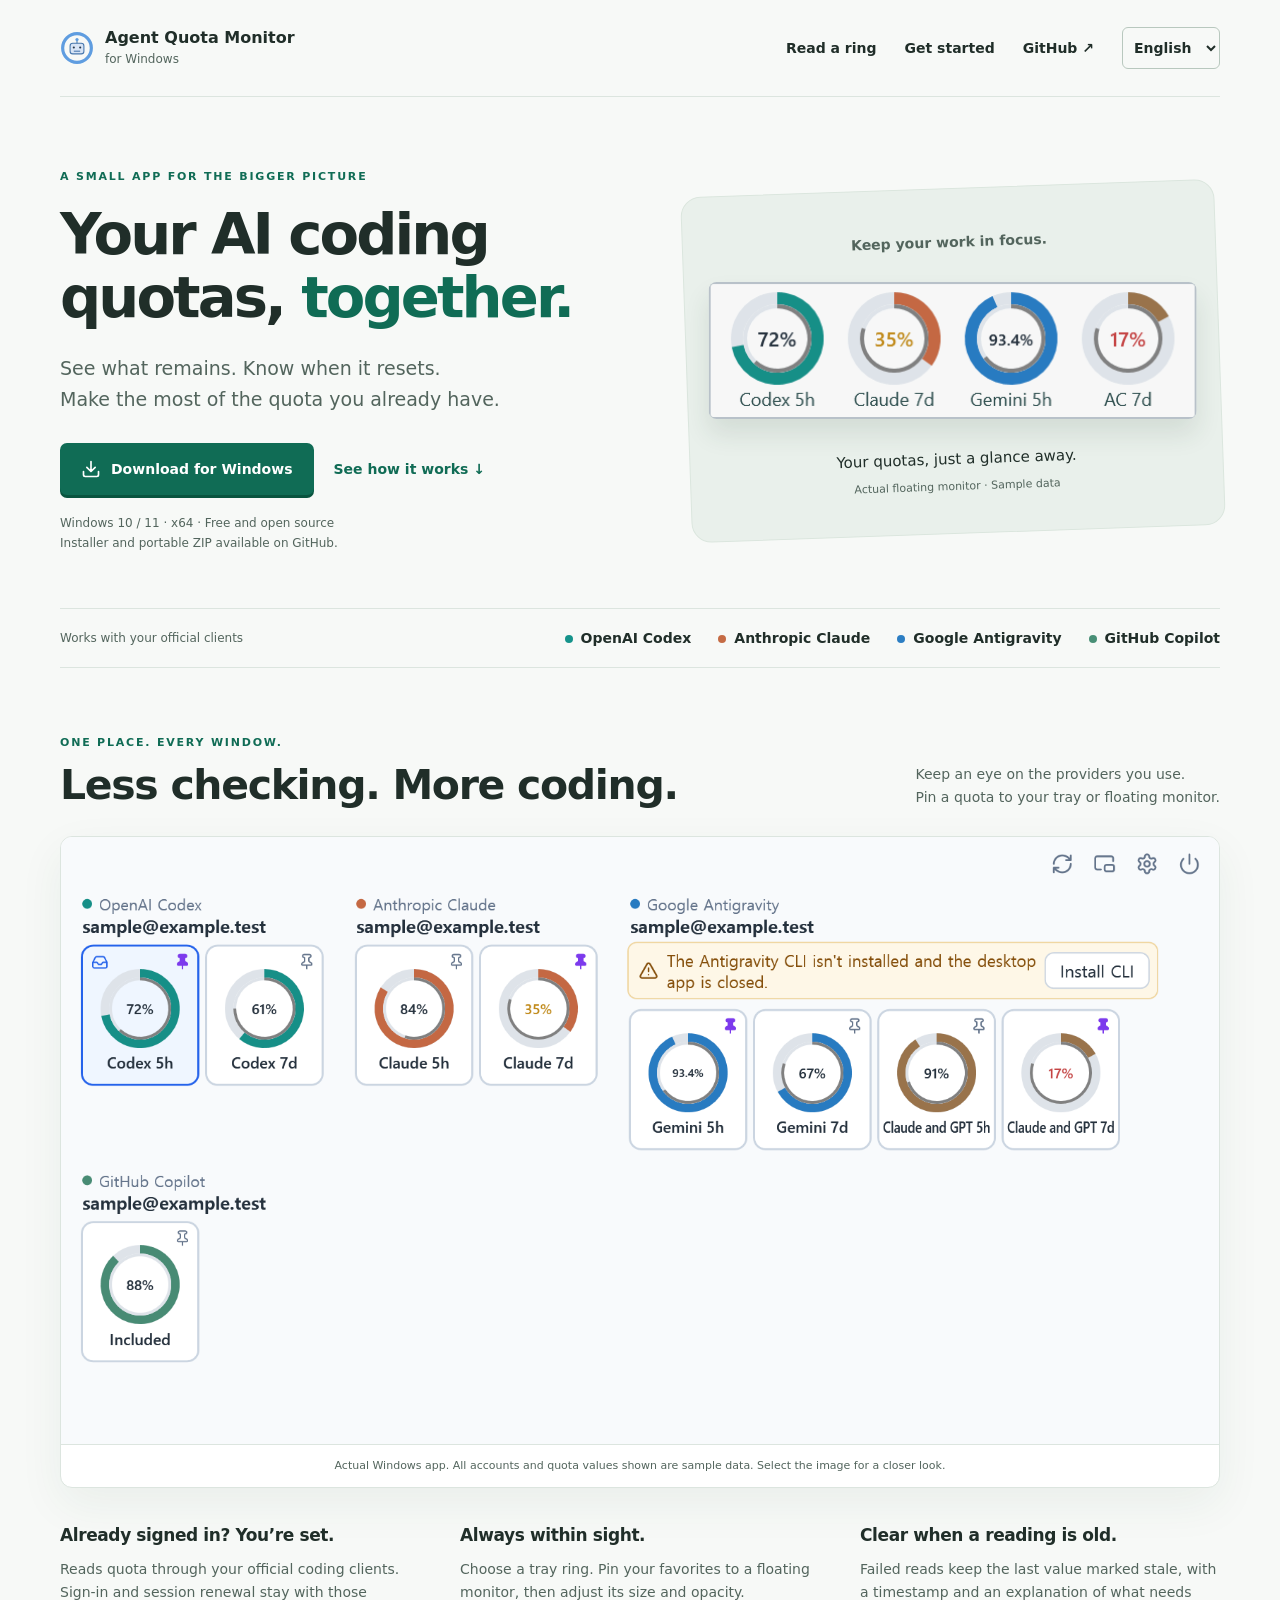
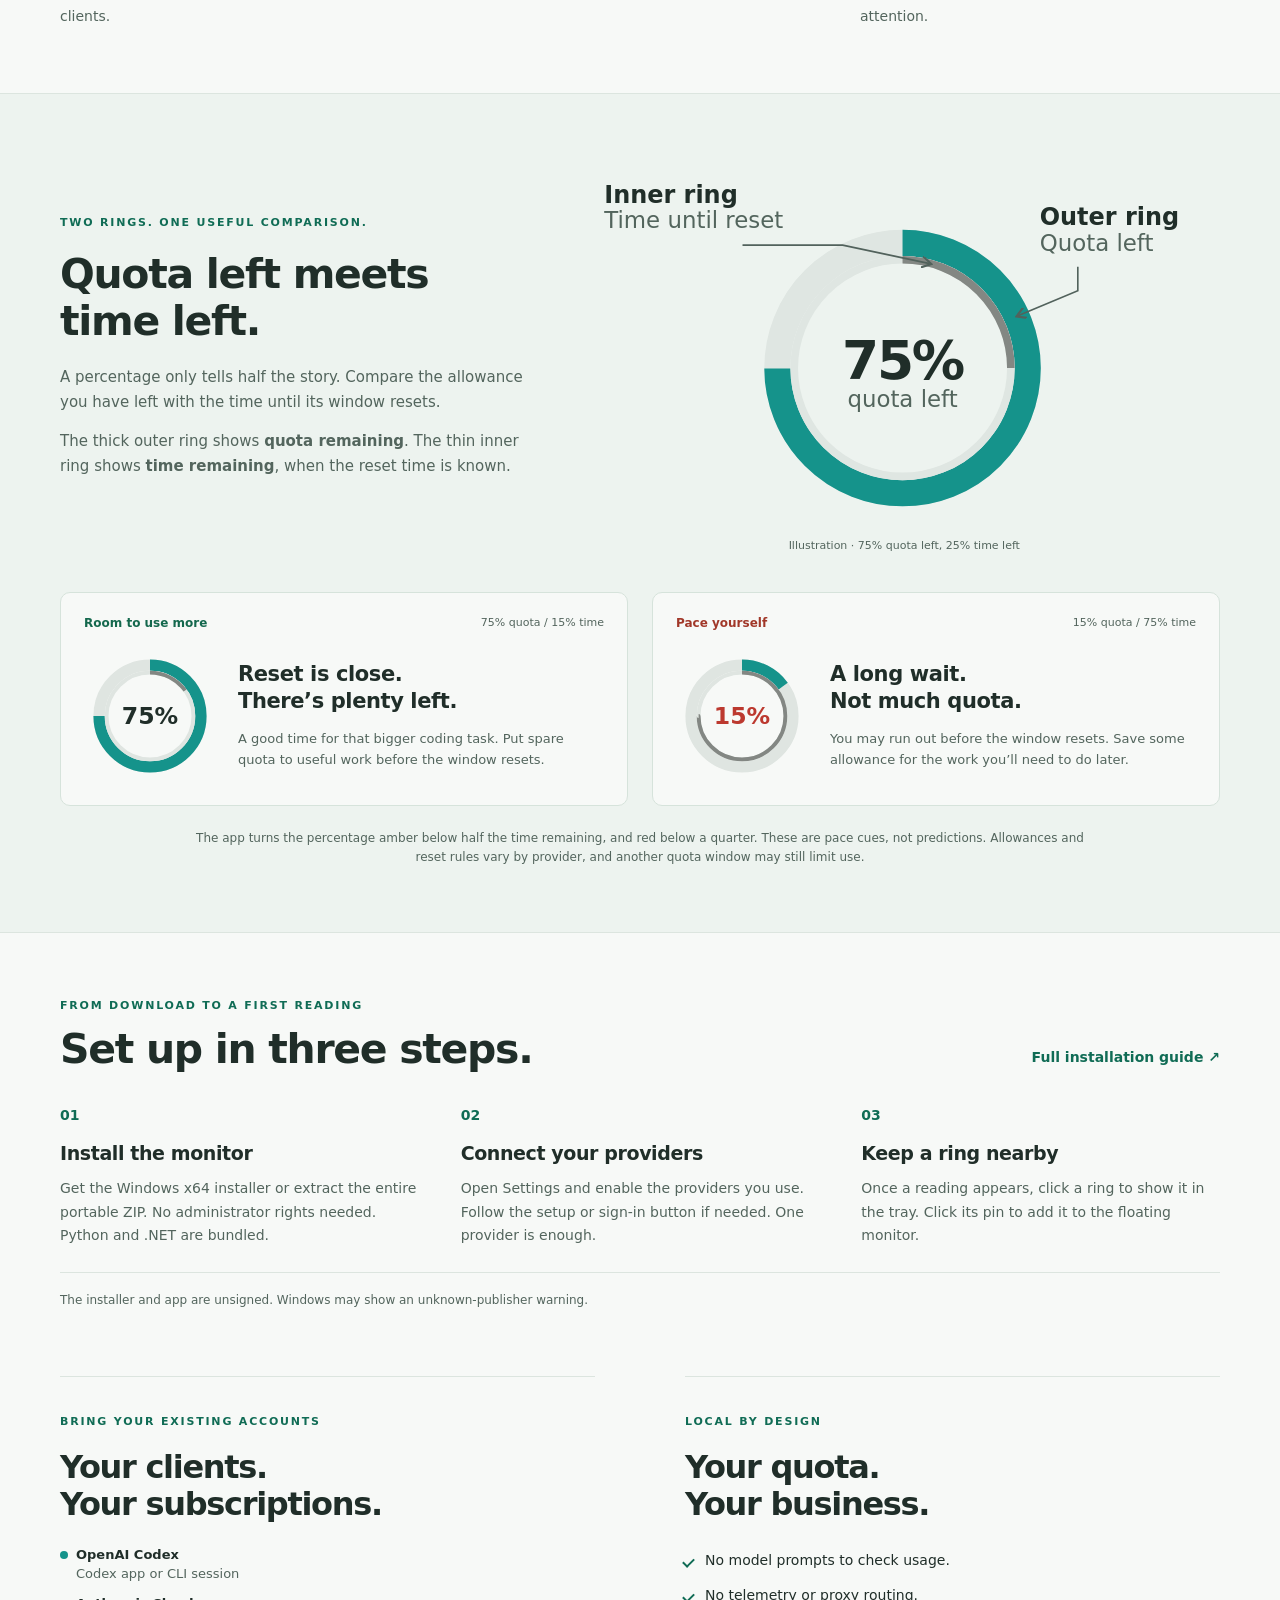
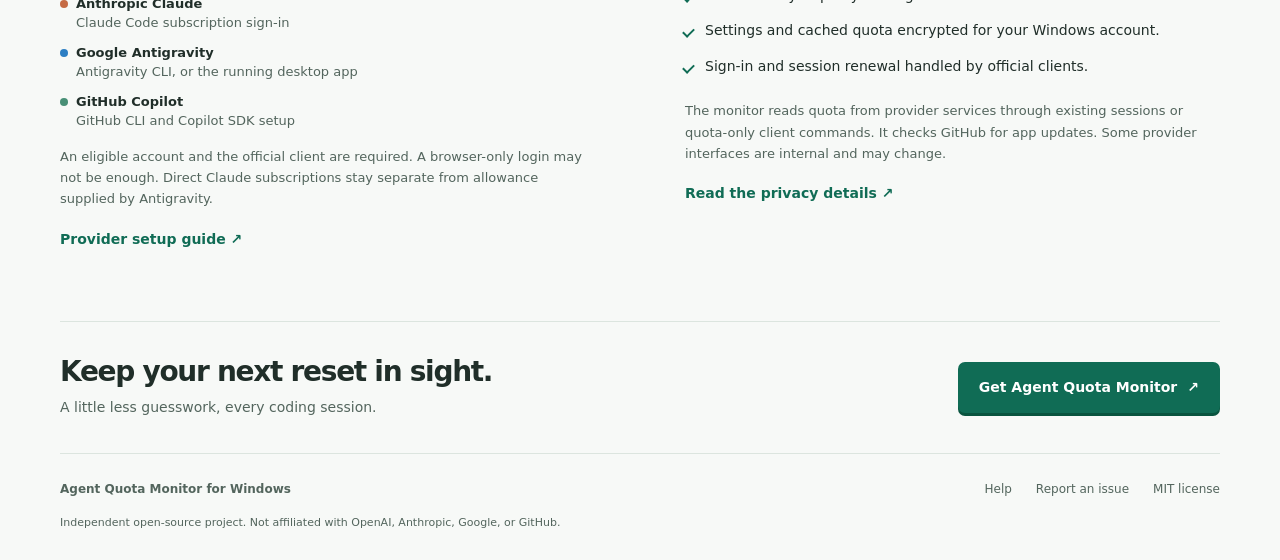
==== site/index.html @ a4a814a1 "Add multilingual quota monitor landing page" ====
<!doctype html>
<html lang="en">
<head>
  <meta charset="utf-8">
  <meta name="viewport" content="width=device-width, initial-scale=1">
  <meta name="theme-color" content="#f7f9f7">
  <title>Agent Quota Monitor for Windows | Keep your AI coding quotas in view</title>
  <meta name="description" content="See Codex, Claude, Antigravity, and Copilot quotas in one Windows tray app. Compare quota left with time until reset, and keep a floating monitor beside your work.">
  <link rel="canonical" href="https://ahn-lab.org/agent-quota-monitor-windows/">
  <meta property="og:type" content="website">
  <meta property="og:title" content="Agent Quota Monitor for Windows">
  <meta property="og:description" content="Your AI coding quotas, together. Know what remains, when it resets, and whether your usage is ahead of pace.">
  <meta property="og:url" content="https://ahn-lab.org/agent-quota-monitor-windows/">
  <link rel="icon" type="image/svg+xml" href="favicon.svg">
  <link rel="stylesheet" href="style.css">
  <script type="module" src="language.js"></script>
</head>
<body>
  <!-- The Lucide download icon is ISC licensed. See NOTICE.txt. -->
  <a class="skip-link" href="#main">Skip to content</a>
  <header class="site-header wrap">
    <a class="brand" href="#" aria-label="Agent Quota Monitor home"><img src="favicon.svg" width="34" height="34" alt=""><span>Agent Quota Monitor<span class="brand-platform">for Windows</span></span></a>
    <nav aria-label="Main navigation"><a href="#read-a-ring">Read a ring</a><a href="#setup">Get started</a><a href="https://github.com/mahlernim/agent-quota-monitor-windows">GitHub <span aria-hidden="true">↗</span></a><label class="language-control" hidden><span class="visually-hidden">Language</span><select id="language" aria-label="Language"><option value="en" lang="en">English</option><option value="ko" lang="ko">한국어</option><option value="ja" lang="ja">日本語</option><option value="es" lang="es">Español</option></select></label></nav>
  </header>
  <main id="main">
    <section class="hero wrap" aria-labelledby="headline">
      <div class="hero-copy">
        <p class="eyebrow">A small app for the bigger picture</p>
        <h1 id="headline">Your AI coding<br>quotas, <em>together.</em></h1>
        <p class="intro">See what remains. Know when it resets.<br>Make the most of the quota you already have.</p>
        <div class="actions"><a class="button primary" href="https://github.com/mahlernim/agent-quota-monitor-windows/releases/latest"><svg viewBox="0 0 24 24" width="20" height="20" fill="none" stroke="currentColor" stroke-width="2" stroke-linecap="round" stroke-linejoin="round" aria-hidden="true"><path d="M21 15v4a2 2 0 0 1-2 2H5a2 2 0 0 1-2-2v-4M7 10l5 5 5-5M12 15V3"/></svg>Download for Windows</a><a class="text-link" href="#read-a-ring">See how it works <span aria-hidden="true">↓</span></a></div>
        <p class="download-note">Windows 10 / 11 · x64 · Free and open source<br>Installer and portable ZIP available on GitHub.</p>
      </div>
      <figure class="floating-preview">
        <span class="preview-kicker">Keep your work in focus.</span>
        <img src="images/floating-monitor.png" width="484" height="136" alt="Floating monitor with four pinned sample quota rings, showing 72%, 35%, 93.4%, and 17% remaining.">
        <figcaption>Your quotas, just a glance away.<br><span>Actual floating monitor · Sample data</span></figcaption>
      </figure>
    </section>
    <div class="provider-strip wrap" aria-label="Supported providers"><span>Works with your official clients</span><ul><li><i class="dot codex"></i>OpenAI Codex</li><li><i class="dot claude"></i>Anthropic Claude</li><li><i class="dot antigravity"></i>Google Antigravity</li><li><i class="dot copilot"></i>GitHub Copilot</li></ul></div>
    <section class="overview wrap" aria-labelledby="overview-title">
      <div class="section-heading"><div><p class="eyebrow">One place. Every window.</p><h2 id="overview-title">Less checking. More coding.</h2></div><p>Keep an eye on the providers you use.<br>Pin a quota to your tray or floating monitor.</p></div>
      <figure class="app-preview"><a href="images/main-window.png" aria-label="View the main window screenshot at full size"><img src="images/main-window.png" width="1640" height="860" alt="Agent Quota Monitor main window grouping quota rings by Codex, Claude, Antigravity, and Copilot, with a setup message beneath Antigravity." loading="lazy"></a><figcaption>Actual Windows app. All accounts and quota values shown are sample data. Select the image for a closer look.</figcaption></figure>
      <div class="benefits"><div><h3>Already signed in? You’re set.</h3><p>Reads quota through your official coding clients. Sign-in and session renewal stay with those clients.</p></div><div><h3>Always within sight.</h3><p>Choose a tray ring. Pin your favorites to a floating monitor, then adjust its size and opacity.</p></div><div><h3>Clear when a reading is old.</h3><p>Failed reads keep the last value marked stale, with a timestamp and an explanation of what needs attention.</p></div></div>
    </section>
    <section class="ring-section" id="read-a-ring" aria-labelledby="ring-title">
      <div class="wrap">
        <div class="ring-intro"><div><p class="eyebrow">Two rings. One useful comparison.</p><h2 id="ring-title">Quota left meets <br>time left.</h2><p>A percentage only tells half the story. Compare the allowance you have left with the time until its window resets.</p><p>The thick outer ring shows <strong>quota remaining</strong>. The thin inner ring shows <strong>time remaining</strong>, when the reset time is known.</p></div>
          <figure class="ring-closeup"><svg viewBox="0 0 580 350" role="img" aria-labelledby="ring-svg-title ring-svg-desc"><title id="ring-svg-title">Close-up of a quota ring, with two labeled arrows</title><desc id="ring-svg-desc">An arrow points to the thick teal outer ring, showing 75 percent quota remaining. A second arrow points to the thin gray inner ring, showing 25 percent of the window remaining.</desc><defs><marker id="arrow" markerWidth="7" markerHeight="7" refX="5" refY="3.5" orient="auto"><path d="M0 0 6 3.5 0 7" fill="none" stroke="#52625c" stroke-width="1.3"/></marker></defs><circle cx="288" cy="193" r="115" fill="none" stroke="#dfe6e2" stroke-width="24"/><circle cx="288" cy="193" r="115" fill="none" stroke="#15938b" stroke-width="24" pathLength="100" stroke-dasharray="75 100" transform="rotate(-90 288 193)"/><circle cx="288" cy="193" r="99.5" fill="none" stroke="#dfe6e2" stroke-width="7"/><circle cx="288" cy="193" r="99.5" fill="none" stroke="#838783" stroke-width="7" pathLength="100" stroke-dasharray="25 100" transform="rotate(-90 288 193)"/><text x="288" y="203" text-anchor="middle" class="svg-value">75%</text><text x="288" y="229" text-anchor="middle" class="svg-caption">quota left</text><text x="14" y="41" class="svg-label">Inner ring</text><text x="14" y="64" class="svg-caption">Time until reset</text><path d="M141 80H233L313 97" fill="none" stroke="#52625c" stroke-width="1.5" marker-end="url(#arrow)"/><text x="414" y="62" class="svg-label">Outer ring</text><text x="414" y="85" class="svg-caption">Quota left</text><path d="M449 100V122L394 145" fill="none" stroke="#52625c" stroke-width="1.5" marker-end="url(#arrow)"/></svg><figcaption>Illustration · 75% quota left, 25% time left</figcaption></figure>
        </div>
        <div class="scenarios">
          <article class="scenario spare"><div class="scenario-top"><span class="scenario-label">Room to use more</span><span class="ratio">75% quota / 15% time</span></div><div class="scenario-body"><svg viewBox="0 0 140 140" role="img" aria-label="75 percent quota and 15 percent time remaining"><circle cx="70" cy="70" r="54" class="ring-track" stroke-width="12"/><circle cx="70" cy="70" r="54" fill="none" stroke="#15938b" stroke-width="12" pathLength="100" stroke-dasharray="75 100" transform="rotate(-90 70 70)"/><circle cx="70" cy="70" r="46" class="ring-track" stroke-width="4"/><circle cx="70" cy="70" r="46" fill="none" stroke="#838783" stroke-width="4" pathLength="100" stroke-dasharray="15 100" transform="rotate(-90 70 70)"/><text x="70" y="78" text-anchor="middle" class="small-value">75%</text></svg><div><h3>Reset is close.<br>There’s plenty left.</h3><p>A good time for that bigger coding task. Put spare quota to useful work before the window resets.</p></div></div></article>
          <article class="scenario caution"><div class="scenario-top"><span class="scenario-label">Pace yourself</span><span class="ratio">15% quota / 75% time</span></div><div class="scenario-body"><svg viewBox="0 0 140 140" role="img" aria-label="15 percent quota and 75 percent time remaining, with a red pace warning"><circle cx="70" cy="70" r="54" class="ring-track" stroke-width="12"/><circle cx="70" cy="70" r="54" fill="none" stroke="#15938b" stroke-width="12" pathLength="100" stroke-dasharray="15 100" transform="rotate(-90 70 70)"/><circle cx="70" cy="70" r="46" class="ring-track" stroke-width="4"/><circle cx="70" cy="70" r="46" fill="none" stroke="#838783" stroke-width="4" pathLength="100" stroke-dasharray="75 100" transform="rotate(-90 70 70)"/><text x="70" y="78" text-anchor="middle" class="small-value warning">15%</text></svg><div><h3>A long wait.<br>Not much quota.</h3><p>You may run out before the window resets. Save some allowance for the work you’ll need to do later.</p></div></div></article>
        </div>
        <p class="ring-footnote">The app turns the percentage amber below half the time remaining, and red below a quarter. These are pace cues, not predictions. Allowances and reset rules vary by provider, and another quota window may still limit use.</p>
      </div>
    </section>
    <section class="setup wrap" id="setup" aria-labelledby="setup-title"><div class="section-heading"><div><p class="eyebrow">From download to a first reading</p><h2 id="setup-title">Set up in three steps.</h2></div><a class="text-link" href="https://github.com/mahlernim/agent-quota-monitor-windows#install">Full installation guide <span aria-hidden="true">↗</span></a></div><ol class="steps"><li><span class="step-number">01</span><h3>Install the monitor</h3><p>Get the Windows x64 installer or extract the entire portable ZIP. No administrator rights needed. Python and .NET are bundled.</p></li><li><span class="step-number">02</span><h3>Connect your providers</h3><p>Open Settings and enable the providers you use. Follow the setup or sign-in button if needed. One provider is enough.</p></li><li><span class="step-number">03</span><h3>Keep a ring nearby</h3><p>Once a reading appears, click a ring to show it in the tray. Click its pin to add it to the floating monitor.</p></li></ol><p class="install-note">The installer and app are unsigned. Windows may show an unknown-publisher warning.</p></section>
    <section class="details wrap" aria-label="Provider requirements and privacy"><div><p class="eyebrow">Bring your existing accounts</p><h2>Your clients. <br>Your subscriptions.</h2><dl class="requirements"><div><dt><i class="dot codex"></i>OpenAI Codex</dt><dd>Codex app or CLI session</dd></div><div><dt><i class="dot claude"></i>Anthropic Claude</dt><dd>Claude Code subscription sign-in</dd></div><div><dt><i class="dot antigravity"></i>Google Antigravity</dt><dd>Antigravity CLI, or the running desktop app</dd></div><div><dt><i class="dot copilot"></i>GitHub Copilot</dt><dd>GitHub CLI and Copilot SDK setup</dd></div></dl><p class="small">An eligible account and the official client are required. A browser-only login may not be enough. Direct Claude subscriptions stay separate from allowance supplied by Antigravity.</p><a class="text-link" href="https://github.com/mahlernim/agent-quota-monitor-windows#connect-your-providers">Provider setup guide <span aria-hidden="true">↗</span></a></div><div class="privacy"><p class="eyebrow">Local by design</p><h2>Your quota. <br>Your business.</h2><ul><li>No model prompts to check usage.</li><li>No telemetry or proxy routing.</li><li>Settings and cached quota encrypted for your Windows account.</li><li>Sign-in and session renewal handled by official clients.</li></ul><p>The monitor reads quota from provider services through existing sessions or quota-only client commands. It checks GitHub for app updates. Some provider interfaces are internal and may change.</p><a class="text-link" href="https://github.com/mahlernim/agent-quota-monitor-windows#privacy">Read the privacy details <span aria-hidden="true">↗</span></a></div></section>
    <section class="final-cta wrap" aria-labelledby="cta-title"><div><h2 id="cta-title">Keep your next reset in sight.</h2><p>A little less guesswork, every coding session.</p></div><a class="button primary" href="https://github.com/mahlernim/agent-quota-monitor-windows/releases/latest">Get Agent Quota Monitor <span aria-hidden="true">↗</span></a></section>
  </main>
  <footer class="wrap"><span>Agent Quota Monitor for Windows</span><div><a href="https://github.com/mahlernim/agent-quota-monitor-windows#troubleshooting">Help</a><a href="https://github.com/mahlernim/agent-quota-monitor-windows/issues">Report an issue</a><a href="https://github.com/mahlernim/agent-quota-monitor-windows/blob/main/LICENSE">MIT license</a></div><p>Independent open-source project. Not affiliated with OpenAI, Anthropic, Google, or GitHub.</p></footer>
</body>
</html>
---- site/style.css ----
:root {
  color-scheme:light;
  --ink:#202e29;
  --muted:#53655d;
  --green:#106c55;
  --line:#dce5df;
  --paper:#f7f9f7;
  --teal:#15938b;
  font-family:Inter,"Segoe UI",system-ui,sans-serif;
  color:var(--ink);
  background:var(--paper);
  font-synthesis:none
}
* {
  box-sizing:border-box
}
html {
  scroll-behavior:smooth;
  scroll-padding-top:28px
}
body {
  margin:0
}
a {
  color:inherit;
  text-decoration:none
}
a:hover {
  text-decoration:underline;
  text-underline-offset:5px
}
a:focus-visible {
  outline:3px solid #246fbd;
  outline-offset:5px;
  border-radius:3px
}
img {
  display:block;
  max-width:100%;
  height:auto
}
figure {
  margin:0
}
p {
  line-height:1.65
}
h1,h2,h3,p {
  margin-top:0
}
h1,h2,h3 {
  font-weight:650
}
h2 {
  font-size:clamp(30px,3.2vw,42px);
  line-height:1.15;
  letter-spacing:-1.3px;
  margin-bottom:20px
}
h3 {
  font-size:20px;
  letter-spacing:-.4px;
  line-height:1.3;
  margin-bottom:12px
}
.wrap {
  width:min(1160px,calc(100% - 64px));
  margin-inline:auto
}
.skip-link {
  position:absolute;
  left:20px;
  top:-80px;
  z-index:10;
  background:white;
  padding:12px
}
.skip-link:focus {
  top:10px
}
.site-header {
  display:flex;
  align-items:center;
  justify-content:space-between;
  gap:24px;
  padding-block:27px;
  border-bottom:1px solid var(--line)
}
.brand {
  display:flex;
  align-items:center;
  gap:11px;
  font-size:16px;
  font-weight:650;
  line-height:1.3
}
.brand-platform {
  display:block;
  font-size:12px;
  font-weight:400;
  color:var(--muted);
  margin-top:3px
}
nav {
  display:flex;
  gap:28px;
  font-size:14px;
  font-weight:550
}
nav a {
  padding-block:12px
}
.hero {
  display:grid;
  grid-template-columns:1.1fr 1fr;
  gap:38px;
  align-items:center;
  padding-block:72px 54px
}
.eyebrow {
  text-transform:uppercase;
  letter-spacing:1.8px;
  font-size:11px;
  font-weight:750;
  color:var(--green);
  margin-bottom:20px;
  line-height:1.4
}
h1 {
  font-size:clamp(43px,4.5vw,62px);
  letter-spacing:-2.9px;
  line-height:1.08;
  margin-bottom:24px
}
h1 em {
  font-style:normal;
  color:var(--green)
}
.intro {
  font-size:19px;
  color:var(--muted);
  margin-bottom:28px
}
.actions {
  display:flex;
  align-items:center;
  flex-wrap:wrap;
  gap:20px
}
.button {
  display:inline-flex;
  align-items:center;
  justify-content:center;
  gap:10px;
  font-size:14px;
  font-weight:650;
  padding:16px 21px;
  border-radius:7px;
  line-height:1.3;
  min-height:48px
}
.primary {
  color:white;
  background:var(--green);
  box-shadow:0 3px 0 #09543f
}
.primary:hover {
  background:#09543f;
  text-decoration:none
}
.text-link {
  font-size:14px;
  font-weight:650;
  color:var(--green);
  display:inline-block;
  padding-block:8px
}
.download-note {
  font-size:12px;
  color:var(--muted);
  margin:19px 0 0
}
.floating-preview {
  background:#e9f0eb;
  border:1px solid #dbe6de;
  border-radius:20px;
  padding:45px 22px 35px;
  text-align:center;
  transform:rotate(-2deg)
}
.preview-kicker {
  display:block;
  font-size:14px;
  font-weight:550;
  margin-bottom:32px;
  color:var(--muted)
}
.floating-preview img {
  border-radius:8px;
  box-shadow:0 15px 26px #2341311c;
  width:100%;
  transform:rotate(2deg)
}
.floating-preview figcaption {
  font-size:15px;
  margin-top:28px;
  line-height:1.7
}
.floating-preview figcaption span {
  font-size:11px;
  color:var(--muted)
}
.provider-strip {
  border-block:1px solid var(--line);
  padding-block:21px;
  display:flex;
  justify-content:space-between;
  gap:20px;
  align-items:center;
  font-size:12px;
  color:var(--muted)
}
.provider-strip ul {
  display:flex;
  gap:27px;
  list-style:none;
  padding:0;
  margin:0;
  flex-wrap:wrap
}
.provider-strip li {
  font-size:14px;
  font-weight:550;
  color:var(--ink)
}
.dot {
  display:inline-block;
  width:8px;
  height:8px;
  border-radius:50%;
  margin-right:8px;
  vertical-align:middle
}
.codex {
  background:#15938b
}
.claude {
  background:#c56b44
}
.antigravity {
  background:#2c7ec3
}
.copilot {
  background:#488f76
}
.overview {
  padding-block:67px 65px
}
.section-heading {
  display:flex;
  align-items:flex-end;
  justify-content:space-between;
  gap:30px;
  margin-bottom:26px
}
.section-heading .eyebrow {
  margin-bottom:12px
}
.section-heading h2 {
  margin-bottom:0
}
.section-heading>p {
  font-size:14px;
  color:var(--muted);
  margin-bottom:0
}
.app-preview {
  background:#fff;
  border:1px solid var(--line);
  border-radius:12px;
  overflow:hidden;
  box-shadow:0 16px 45px #244b3210
}
.app-preview img {
  width:100%
}
.app-preview figcaption {
  text-align:center;
  font-size:11px;
  color:var(--muted);
  padding:13px 15px;
  border-top:1px solid var(--line);
  line-height:1.5
}
.benefits {
  display:grid;
  grid-template-columns:repeat(3,1fr);
  gap:40px;
  margin-top:36px
}
.benefits h3 {
  font-size:17px
}
.benefits p {
  font-size:14px;
  color:var(--muted);
  margin:0
}
.ring-section {
  background:#edf3ef;
  border-block:1px solid var(--line);
  padding-block:64px
}
.ring-intro {
  display:grid;
  grid-template-columns:.9fr 1.2fr;
  align-items:center;
  gap:55px
}
.ring-intro p:not(.eyebrow) {
  font-size:15px;
  color:var(--muted)
}
.ring-closeup svg {
  display:block;
  width:100%;
  overflow:visible
}
.svg-value {
  font-size:49px;
  font-weight:650;
  fill:var(--ink);
  letter-spacing:-2px
}
.svg-caption {
  font-size:21px;
  fill:var(--muted)
}
.svg-label {
  font-size:22px;
  font-weight:650;
  fill:var(--ink)
}
.ring-closeup figcaption {
  text-align:center;
  font-size:11px;
  color:var(--muted);
  margin-top:0
}
.scenarios {
  display:grid;
  grid-template-columns:1fr 1fr;
  gap:24px;
  margin-top:40px
}
.scenario {
  background:var(--paper);
  border:1px solid #d6e3db;
  border-radius:10px;
  padding:23px
}
.scenario-top {
  display:flex;
  align-items:center;
  justify-content:space-between;
  gap:12px;
  margin-bottom:20px
}
.scenario-label {
  font-size:12px;
  font-weight:650;
  color:#14684d
}
.ratio {
  font-size:11px;
  color:var(--muted);
  white-space:nowrap
}
.caution .scenario-label {
  color:#a13829
}
.scenario-body {
  display:grid;
  grid-template-columns:132px 1fr;
  gap:22px;
  align-items:center
}
.scenario-body svg {
  width:100%
}
.scenario h3 {
  font-size:21px
}
.scenario p {
  font-size:13px;
  color:var(--muted);
  margin-bottom:0
}
.ring-track {
  stroke:#dfe5e1;
  fill:none
}
.small-value {
  font-size:25px;
  font-weight:650;
  fill:var(--ink)
}
.small-value.warning {
  fill:#bc392f
}
.ring-footnote {
  color:var(--muted);
  font-size:12px;
  max-width:890px;
  margin:23px auto 0;
  text-align:center
}
.setup {
  padding-block:65px
}
.steps {
  display:grid;
  grid-template-columns:repeat(3,1fr);
  gap:42px;
  list-style:none;
  padding:0;
  margin:34px 0 25px
}
.step-number {
  display:block;
  color:var(--green);
  font-size:14px;
  font-weight:650;
  margin-bottom:18px
}
.steps h3 {
  font-size:19px
}
.steps p {
  font-size:14px;
  color:var(--muted);
  margin-bottom:0
}
.install-note {
  font-size:12px;
  color:var(--muted);
  padding-top:18px;
  border-top:1px solid var(--line);
  margin:0
}
.details {
  display:grid;
  grid-template-columns:1fr 1fr;
  gap:90px;
  padding-block:0 66px
}
.details>div {
  border-top:1px solid var(--line);
  padding-top:37px
}
.details h2 {
  font-size:32px
}
.requirements {
  font-size:13px;
  margin:24px 0 18px
}
.requirements>div {
  margin-bottom:15px
}
.requirements dt {
  font-weight:650
}
.requirements dd {
  color:var(--muted);
  margin:4px 0 0 16px
}
.small,.privacy p:not(.eyebrow) {
  font-size:13px;
  color:var(--muted)
}
.privacy ul {
  list-style:none;
  padding:0;
  margin:26px 0 23px;
  font-size:14px
}
.privacy li {
  position:relative;
  padding-left:20px;
  line-height:1.6;
  margin-bottom:13px
}
.privacy li:before {
  content:"";
  position:absolute;
  left:0;
  top:7px;
  width:5px;
  height:9px;
  border-right:2px solid var(--green);
  border-bottom:2px solid var(--green);
  transform:rotate(45deg)
}
.final-cta {
  border-block:1px solid var(--line);
  padding-block:34px;
  display:flex;
  justify-content:space-between;
  gap:25px;
  align-items:center
}
.final-cta h2 {
  font-size:28px;
  margin-bottom:8px
}
.final-cta p {
  font-size:14px;
  color:var(--muted);
  margin:0
}
footer {
  display:flex;
  flex-wrap:wrap;
  justify-content:space-between;
  gap:18px;
  padding-block:28px;
  font-size:12px;
  color:var(--muted)
}
footer>span {
  font-weight:600
}
footer>div {
  display:flex;
  gap:24px
}
footer p {
  width:100%;
  font-size:11px;
  margin:0
}
@media(min-width:1600px) {
  .hero {
    padding-block:85px 65px
  }
}
@media(max-width:900px) {
  .wrap {
    width:calc(100% - 40px)
  }
  .hero {
    gap:22px;
    padding-block:50px 40px
  }
  h1 {
    font-size:45px
  }
  .intro {
    font-size:17px
  }
  .floating-preview {
    padding-inline:15px
  }
  .provider-strip {
    flex-direction:column;
    align-items:flex-start;
    gap:14px
  }
  .provider-strip ul {
    gap:20px
  }
  .ring-intro {
    gap:20px;
    grid-template-columns:.9fr 1.1fr
  }
  .scenario {
    padding:18px
  }
  .scenario-body {
    grid-template-columns:100px 1fr;
    gap:15px
  }
  .scenario-top {
    flex-wrap:wrap;
    gap:7px
  }
  .scenario h3 {
    font-size:19px
  }
  .details {
    gap:45px
  }
}
@media(max-width:640px) {
  .wrap {
    width:calc(100% - 36px)
  }
  .site-header {
    padding-block:18px;
    gap:15px
  }
  .brand {
    font-size:13px;
    gap:8px
  }
  .brand img {
    width:29px
  }
  .brand-platform {
    font-size:10px
  }
  nav {
    gap:13px;
    font-size:12px
  }
  nav a:first-child {
    display:none
  }
  .hero {
    grid-template-columns:1fr;
    padding-block:38px 32px;
    gap:30px
  }
  h1 {
    font-size:clamp(39px,10.6vw,60px);
    letter-spacing:-2px
  }
  .eyebrow {
    font-size:10px;
    letter-spacing:1.4px
  }
  .intro {
    font-size:17px
  }
  .actions {
    gap:16px
  }
  .button {
    padding:15px 18px;
    font-size:13px
  }
  .floating-preview {
    transform:none;
    padding:24px 18px 21px
  }
  .floating-preview img {
    transform:none;
    max-width:484px;
    margin-inline:auto
  }
  .preview-kicker {
    margin-bottom:22px
  }
  .floating-preview figcaption {
    margin-top:20px;
    font-size:13px
  }
  .provider-strip {
    padding-block:18px
  }
  .provider-strip ul {
    display:grid;
    grid-template-columns:1fr 1fr;
    gap:14px 20px;
    width:100%
  }
  .provider-strip li {
    font-size:12px
  }
  .overview {
    padding-block:40px
  }
  .section-heading {
    display:block;
    margin-bottom:23px
  }
  .section-heading>p {
    margin-top:14px;
    font-size:13px
  }
  h2 {
    font-size:31px
  }
  .app-preview {
    border-radius:7px
  }
  .app-preview figcaption {
    font-size:10px
  }
  .benefits {
    grid-template-columns:1fr;
    gap:22px;
    margin-top:27px
  }
  .benefits h3 {
    margin-bottom:7px
  }
  .benefits p {
    font-size:13px
  }
  .ring-section {
    padding-block:40px
  }
  .ring-intro {
    grid-template-columns:1fr;
    gap:20px
  }
  .ring-intro h2 br {
    display:none
  }
  .ring-closeup {
    margin-inline:-3px
  }
  .scenarios {
    grid-template-columns:1fr;
    margin-top:29px;
    gap:16px
  }
  .scenario {
    padding:19px
  }
  .scenario-top {
    flex-wrap:nowrap;
    margin-bottom:16px
  }
  .scenario-body {
    grid-template-columns:108px 1fr;
    gap:18px
  }
  .scenario h3 {
    font-size:19px
  }
  .ring-footnote {
    text-align:left;
    font-size:11px
  }
  .setup {
    padding-block:40px
  }
  .steps {
    grid-template-columns:1fr;
    gap:26px;
    margin:24px 0
  }
  .step-number {
    margin-bottom:8px
  }
  .steps h3 {
    margin-bottom:8px
  }
  .details {
    grid-template-columns:1fr;
    gap:30px;
    padding-bottom:38px
  }
  .details>div {
    padding-top:29px
  }
  .details h2 br {
    display:none
  }
  .details h2 {
    font-size:29px
  }
  .final-cta {
    display:block;
    padding-block:29px
  }
  .final-cta h2 {
    font-size:26px
  }
  .final-cta .button {
    margin-top:22px
  }
  footer {
    gap:18px;
    font-size:11px
  }
  footer>div {
    gap:19px
  }
}
@media(max-width:360px) {
  .scenario-top {
    flex-wrap:wrap
  }
  .scenario-body {
    grid-template-columns:90px 1fr;
    gap:13px
  }
  .ratio {
    font-size:10px
  }
  nav {
    gap:10px
  }
  .brand {
    font-size:12px
  }
}
@media(prefers-reduced-motion:reduce) {
  html {
    scroll-behavior:auto
  }
}
.visually-hidden {
  position:absolute;
  width:1px;
  height:1px;
  padding:0;
  margin:-1px;
  overflow:hidden;
  clip-path:inset(50%);
  white-space:nowrap;
  border:0;
}
nav {
  align-items:center;
}
.language-control select {
  font:inherit;
  color:var(--ink);
  background:var(--paper);
  border:1px solid #b8c8be;
  border-radius:6px;
  padding:10px 7px;
  min-height:42px;
  max-width:110px;
  cursor:pointer;
}
.language-control select:focus-visible {
  outline:3px solid #246fbd;
  outline-offset:3px;
}
:lang(ko), :lang(ja) {
  word-break:keep-all;
  overflow-wrap:anywhere;
}
:lang(ko) h1, :lang(ja) h1 {
  font-size:clamp(38px,4.2vw,58px);
  line-height:1.25;
  letter-spacing:-2px;
}
:lang(ko) .eyebrow, :lang(ja) .eyebrow {
  letter-spacing:.5px;
}
@media(max-width:900px) {
  nav { gap:16px; }
}
@media(max-width:640px) {
  nav { gap:10px; }
  nav a:nth-child(2) { display:none; }
  .language-control select { font-size:12px; max-width:91px; padding-inline:5px; }
  :lang(ko) h1, :lang(ja) h1 { font-size:clamp(36px,9.5vw,54px); }
}
@media(max-width:360px) {
  nav a:nth-child(3) { display:none; }
}
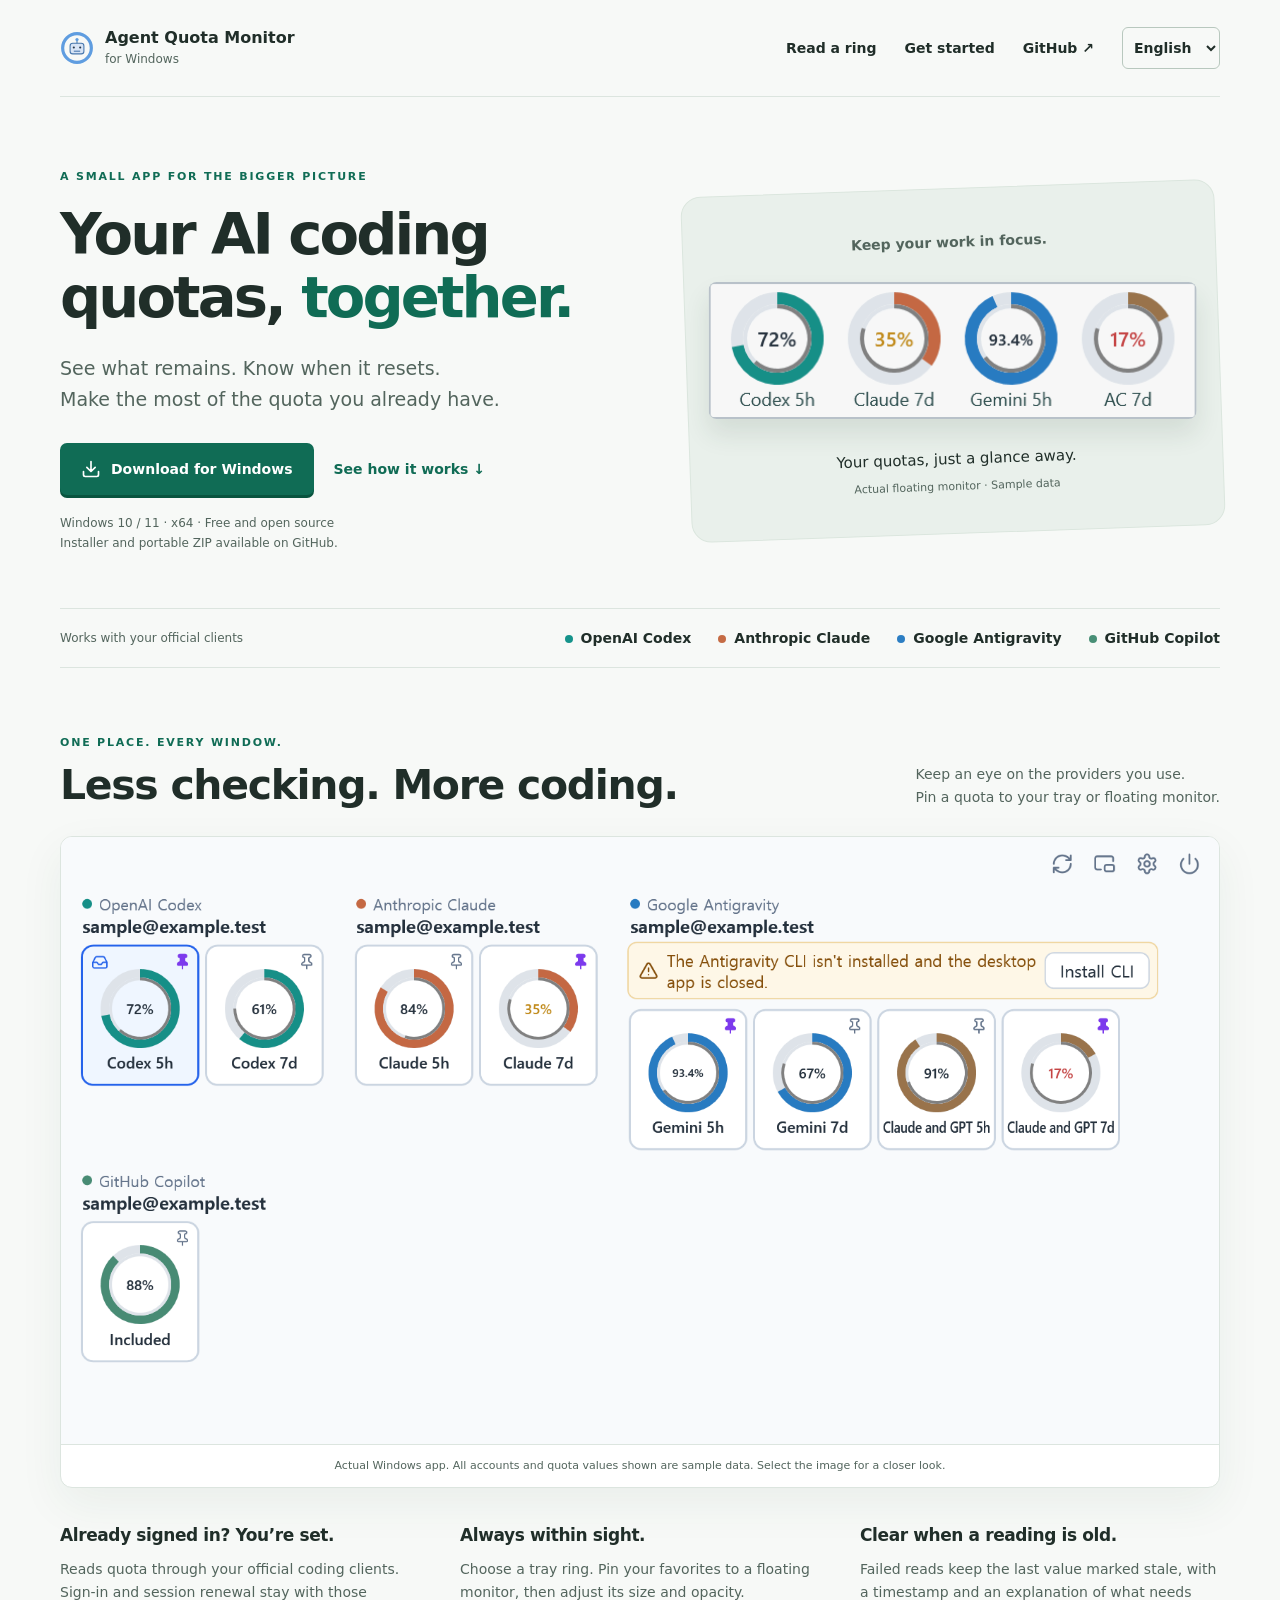
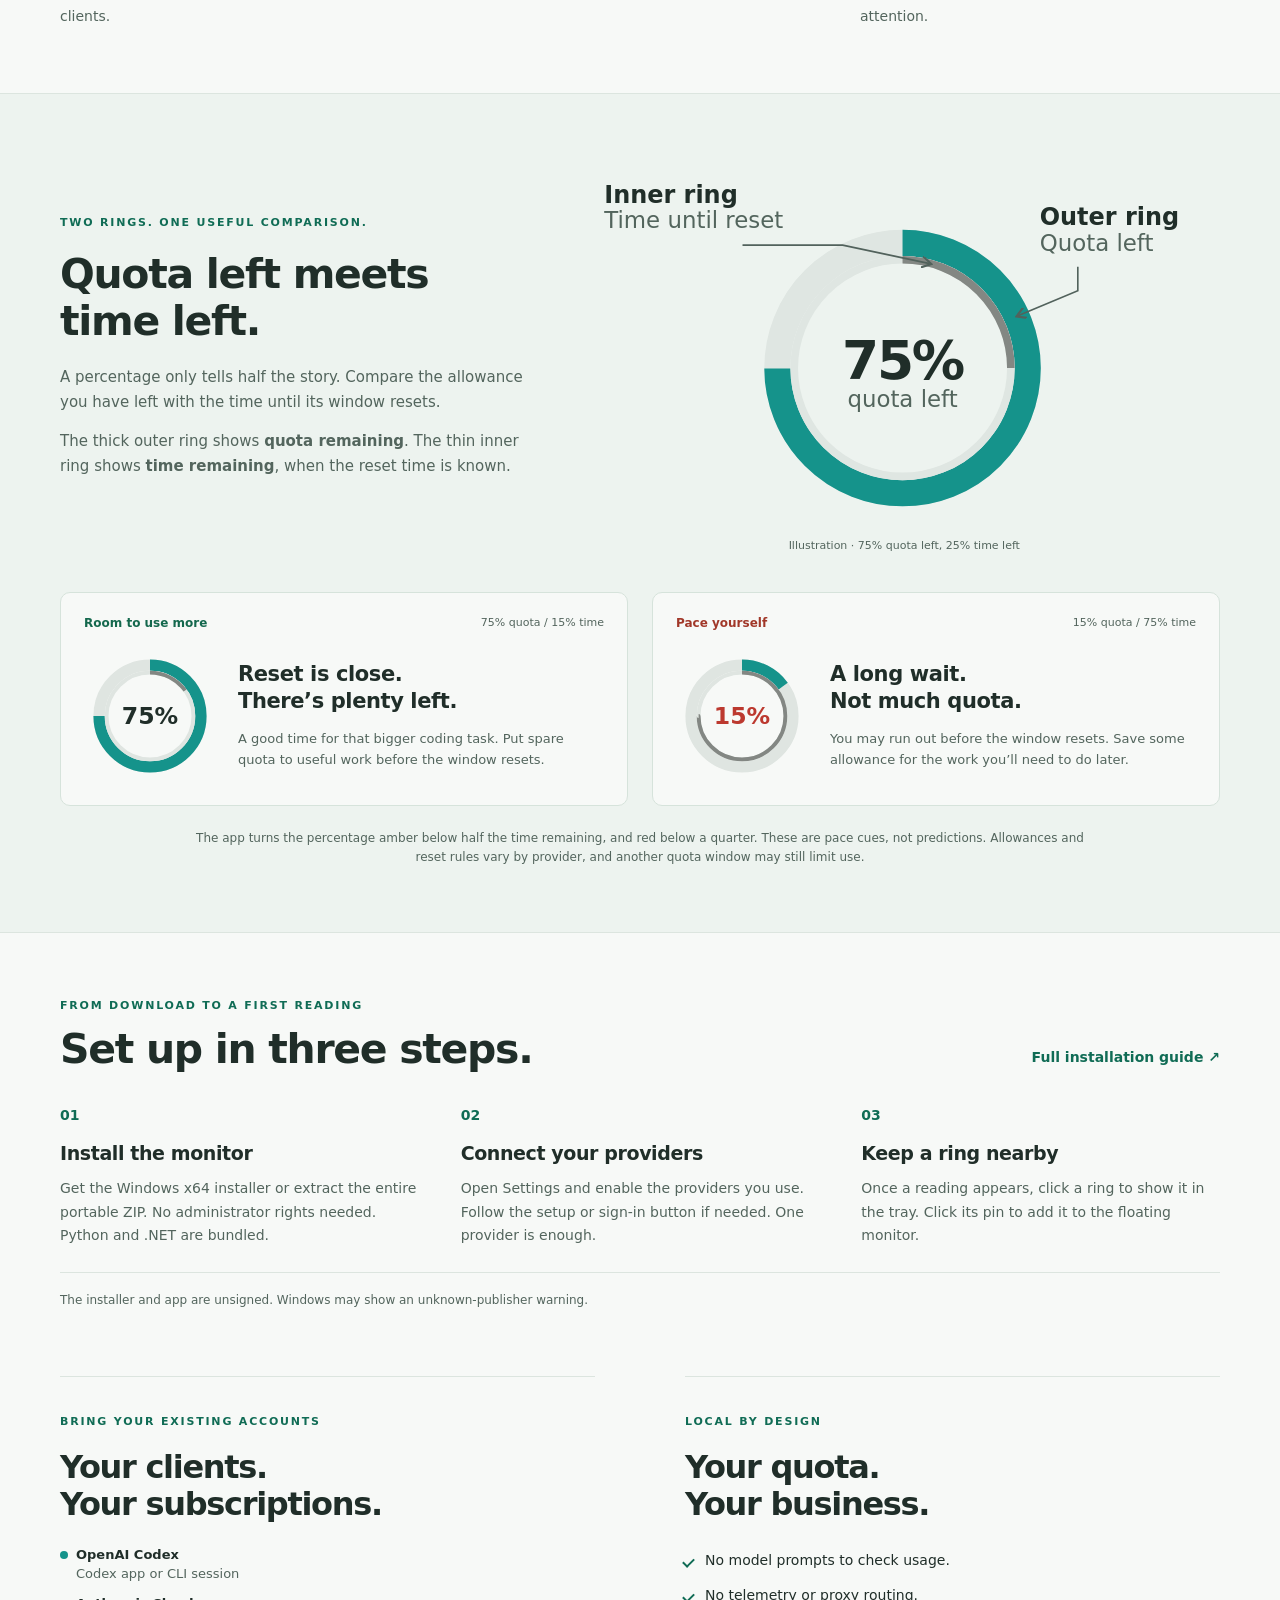
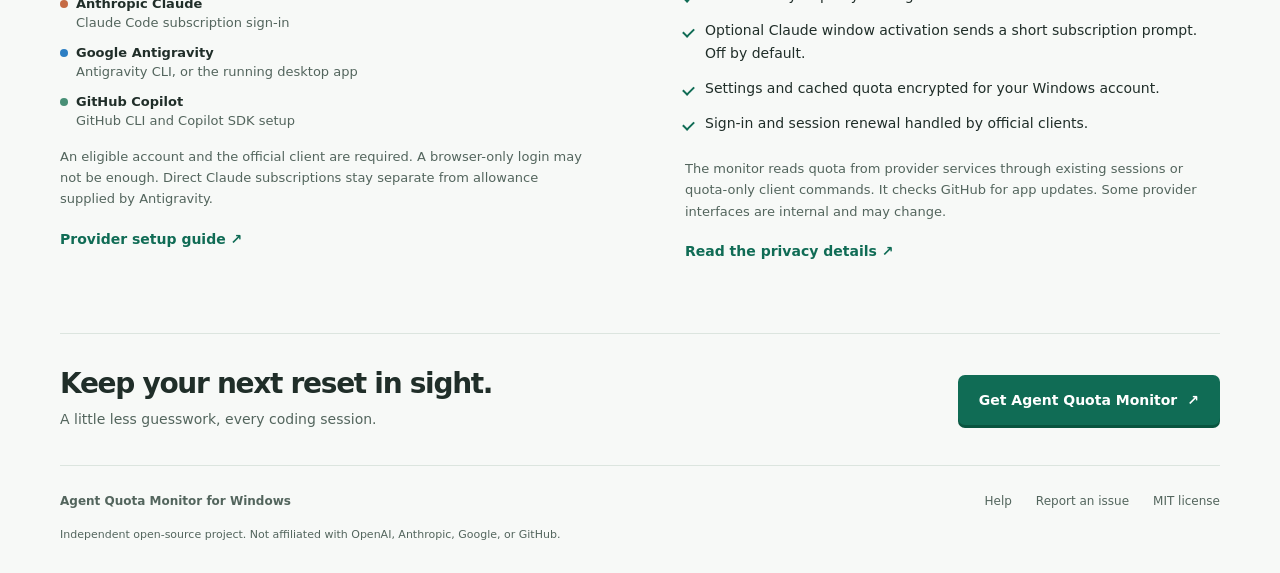
==== commit 0ec56ae3: "Add opt-in Claude quota window activation and release 0.4.0" ====
--- a/site/index.html
+++ b/site/index.html
@@ -56,7 +56,7 @@
       </div>
     </section>
     <section class="setup wrap" id="setup" aria-labelledby="setup-title"><div class="section-heading"><div><p class="eyebrow">From download to a first reading</p><h2 id="setup-title">Set up in three steps.</h2></div><a class="text-link" href="https://github.com/mahlernim/agent-quota-monitor-windows#install">Full installation guide <span aria-hidden="true">↗</span></a></div><ol class="steps"><li><span class="step-number">01</span><h3>Install the monitor</h3><p>Get the Windows x64 installer or extract the entire portable ZIP. No administrator rights needed. Python and .NET are bundled.</p></li><li><span class="step-number">02</span><h3>Connect your providers</h3><p>Open Settings and enable the providers you use. Follow the setup or sign-in button if needed. One provider is enough.</p></li><li><span class="step-number">03</span><h3>Keep a ring nearby</h3><p>Once a reading appears, click a ring to show it in the tray. Click its pin to add it to the floating monitor.</p></li></ol><p class="install-note">The installer and app are unsigned. Windows may show an unknown-publisher warning.</p></section>
-    <section class="details wrap" aria-label="Provider requirements and privacy"><div><p class="eyebrow">Bring your existing accounts</p><h2>Your clients. <br>Your subscriptions.</h2><dl class="requirements"><div><dt><i class="dot codex"></i>OpenAI Codex</dt><dd>Codex app or CLI session</dd></div><div><dt><i class="dot claude"></i>Anthropic Claude</dt><dd>Claude Code subscription sign-in</dd></div><div><dt><i class="dot antigravity"></i>Google Antigravity</dt><dd>Antigravity CLI, or the running desktop app</dd></div><div><dt><i class="dot copilot"></i>GitHub Copilot</dt><dd>GitHub CLI and Copilot SDK setup</dd></div></dl><p class="small">An eligible account and the official client are required. A browser-only login may not be enough. Direct Claude subscriptions stay separate from allowance supplied by Antigravity.</p><a class="text-link" href="https://github.com/mahlernim/agent-quota-monitor-windows#connect-your-providers">Provider setup guide <span aria-hidden="true">↗</span></a></div><div class="privacy"><p class="eyebrow">Local by design</p><h2>Your quota. <br>Your business.</h2><ul><li>No model prompts to check usage.</li><li>No telemetry or proxy routing.</li><li>Settings and cached quota encrypted for your Windows account.</li><li>Sign-in and session renewal handled by official clients.</li></ul><p>The monitor reads quota from provider services through existing sessions or quota-only client commands. It checks GitHub for app updates. Some provider interfaces are internal and may change.</p><a class="text-link" href="https://github.com/mahlernim/agent-quota-monitor-windows#privacy">Read the privacy details <span aria-hidden="true">↗</span></a></div></section>
+    <section class="details wrap" aria-label="Provider requirements and privacy"><div><p class="eyebrow">Bring your existing accounts</p><h2>Your clients. <br>Your subscriptions.</h2><dl class="requirements"><div><dt><i class="dot codex"></i>OpenAI Codex</dt><dd>Codex app or CLI session</dd></div><div><dt><i class="dot claude"></i>Anthropic Claude</dt><dd>Claude Code subscription sign-in</dd></div><div><dt><i class="dot antigravity"></i>Google Antigravity</dt><dd>Antigravity CLI, or the running desktop app</dd></div><div><dt><i class="dot copilot"></i>GitHub Copilot</dt><dd>GitHub CLI and Copilot SDK setup</dd></div></dl><p class="small">An eligible account and the official client are required. A browser-only login may not be enough. Direct Claude subscriptions stay separate from allowance supplied by Antigravity.</p><a class="text-link" href="https://github.com/mahlernim/agent-quota-monitor-windows#connect-your-providers">Provider setup guide <span aria-hidden="true">↗</span></a></div><div class="privacy"><p class="eyebrow">Local by design</p><h2>Your quota. <br>Your business.</h2><ul><li>No model prompts to check usage.</li><li>No telemetry or proxy routing.</li><li>Optional Claude window activation sends a short subscription prompt. Off by default.</li><li>Settings and cached quota encrypted for your Windows account.</li><li>Sign-in and session renewal handled by official clients.</li></ul><p>The monitor reads quota from provider services through existing sessions or quota-only client commands. It checks GitHub for app updates. Some provider interfaces are internal and may change.</p><a class="text-link" href="https://github.com/mahlernim/agent-quota-monitor-windows#privacy">Read the privacy details <span aria-hidden="true">↗</span></a></div></section>
     <section class="final-cta wrap" aria-labelledby="cta-title"><div><h2 id="cta-title">Keep your next reset in sight.</h2><p>A little less guesswork, every coding session.</p></div><a class="button primary" href="https://github.com/mahlernim/agent-quota-monitor-windows/releases/latest">Get Agent Quota Monitor <span aria-hidden="true">↗</span></a></section>
   </main>
   <footer class="wrap"><span>Agent Quota Monitor for Windows</span><div><a href="https://github.com/mahlernim/agent-quota-monitor-windows#troubleshooting">Help</a><a href="https://github.com/mahlernim/agent-quota-monitor-windows/issues">Report an issue</a><a href="https://github.com/mahlernim/agent-quota-monitor-windows/blob/main/LICENSE">MIT license</a></div><p>Independent open-source project. Not affiliated with OpenAI, Anthropic, Google, or GitHub.</p></footer>
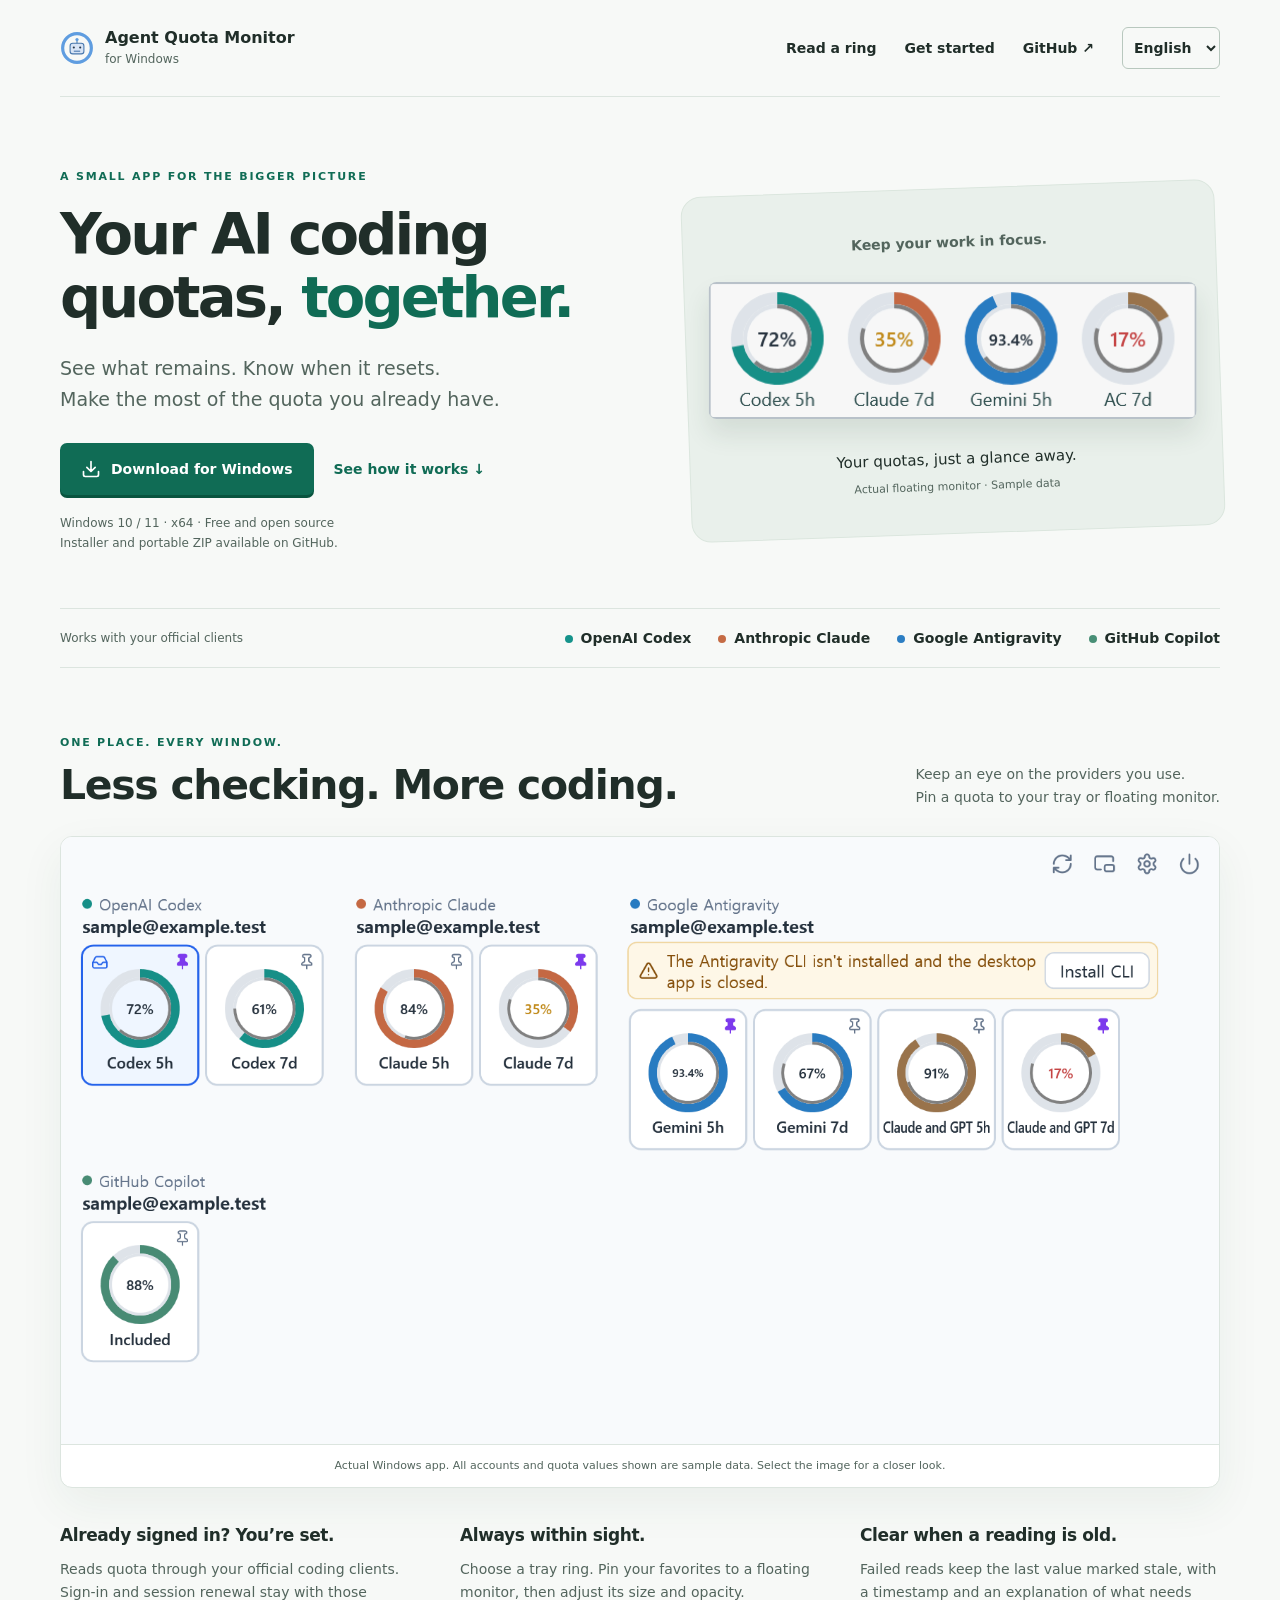
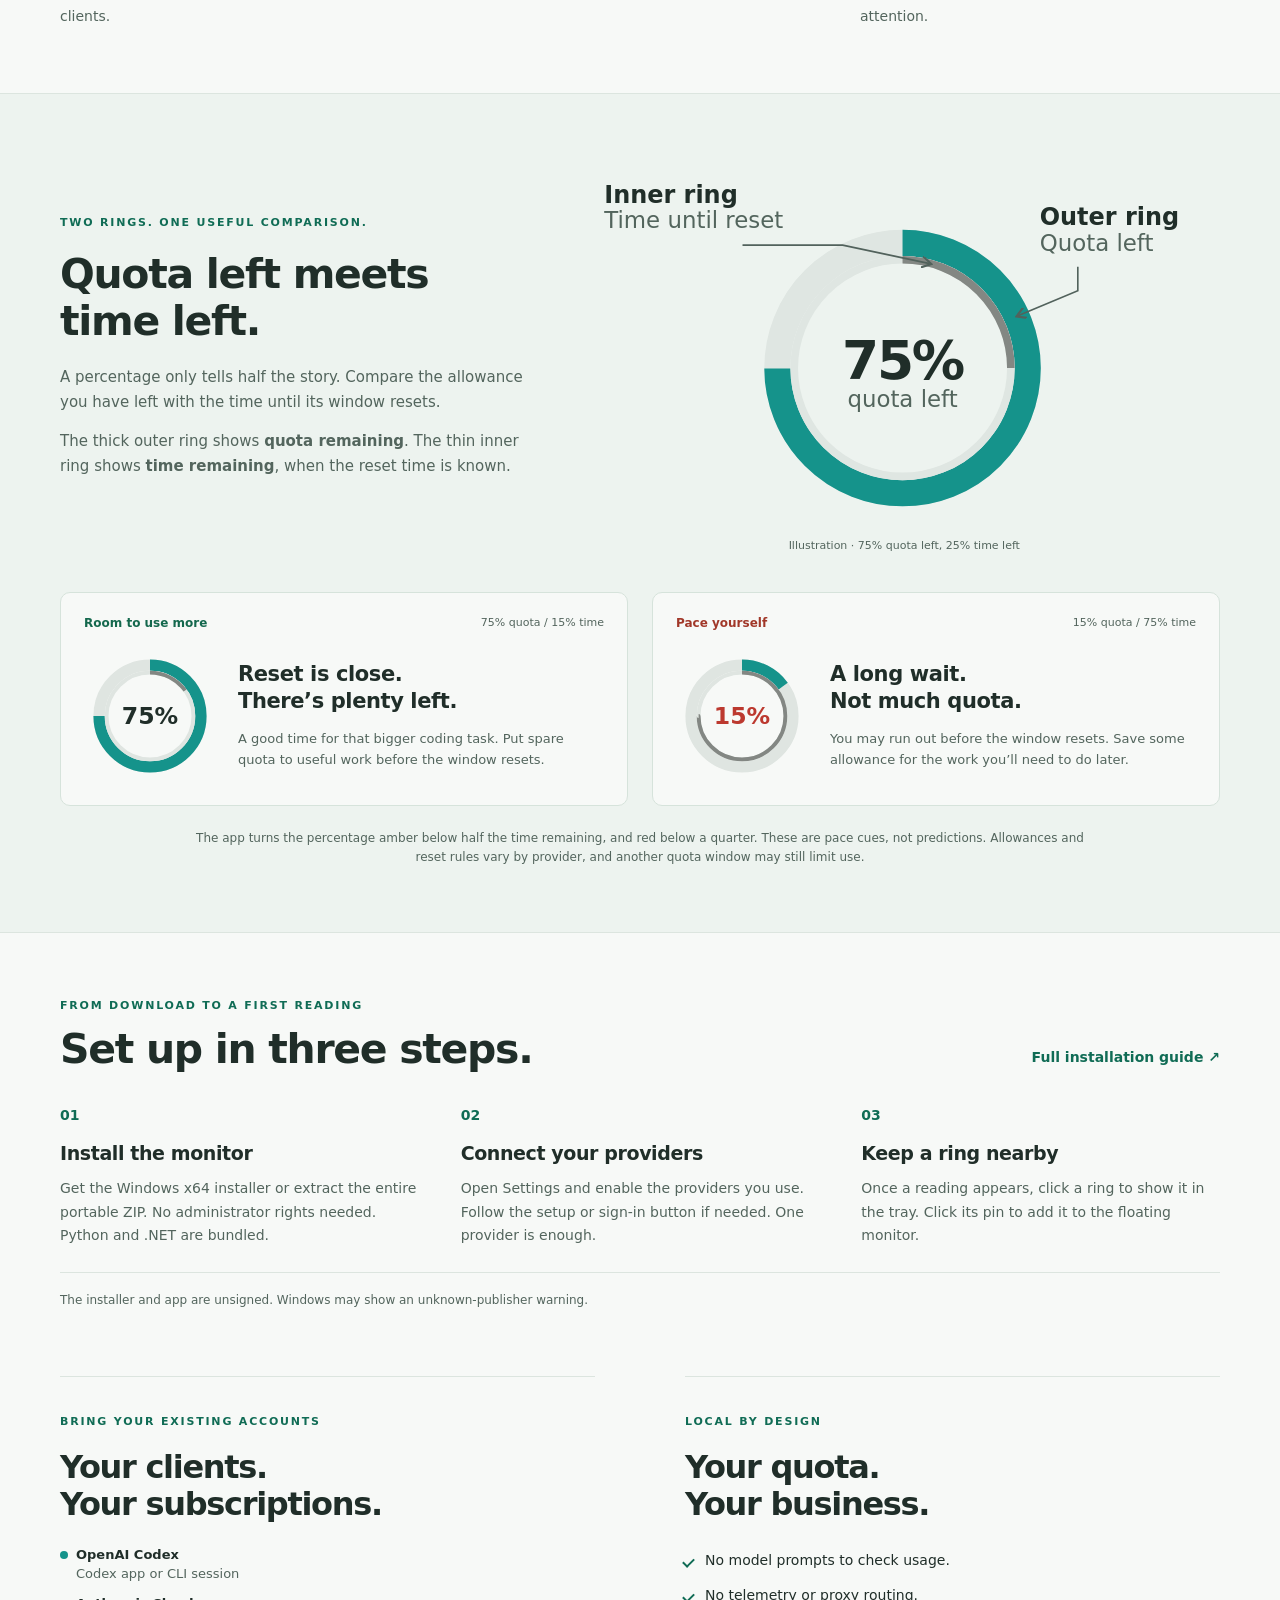
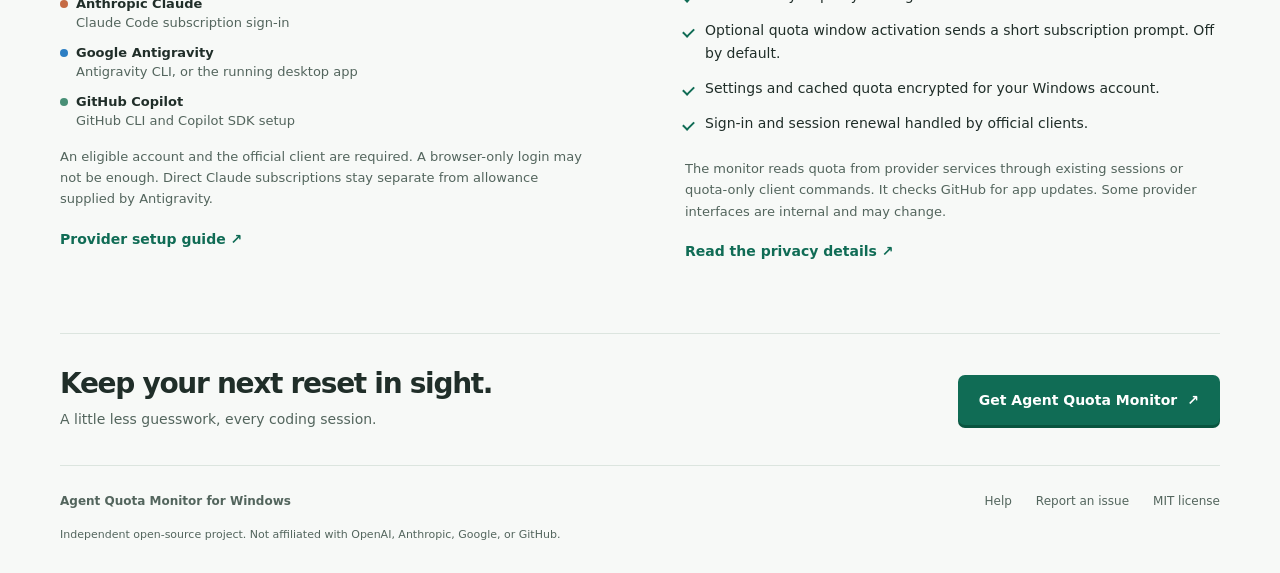
==== commit 1b4d216b: "Complete Codex and Antigravity window activation" ====
--- a/site/index.html
+++ b/site/index.html
@@ -56,7 +56,7 @@
       </div>
     </section>
     <section class="setup wrap" id="setup" aria-labelledby="setup-title"><div class="section-heading"><div><p class="eyebrow">From download to a first reading</p><h2 id="setup-title">Set up in three steps.</h2></div><a class="text-link" href="https://github.com/mahlernim/agent-quota-monitor-windows#install">Full installation guide <span aria-hidden="true">↗</span></a></div><ol class="steps"><li><span class="step-number">01</span><h3>Install the monitor</h3><p>Get the Windows x64 installer or extract the entire portable ZIP. No administrator rights needed. Python and .NET are bundled.</p></li><li><span class="step-number">02</span><h3>Connect your providers</h3><p>Open Settings and enable the providers you use. Follow the setup or sign-in button if needed. One provider is enough.</p></li><li><span class="step-number">03</span><h3>Keep a ring nearby</h3><p>Once a reading appears, click a ring to show it in the tray. Click its pin to add it to the floating monitor.</p></li></ol><p class="install-note">The installer and app are unsigned. Windows may show an unknown-publisher warning.</p></section>
-    <section class="details wrap" aria-label="Provider requirements and privacy"><div><p class="eyebrow">Bring your existing accounts</p><h2>Your clients. <br>Your subscriptions.</h2><dl class="requirements"><div><dt><i class="dot codex"></i>OpenAI Codex</dt><dd>Codex app or CLI session</dd></div><div><dt><i class="dot claude"></i>Anthropic Claude</dt><dd>Claude Code subscription sign-in</dd></div><div><dt><i class="dot antigravity"></i>Google Antigravity</dt><dd>Antigravity CLI, or the running desktop app</dd></div><div><dt><i class="dot copilot"></i>GitHub Copilot</dt><dd>GitHub CLI and Copilot SDK setup</dd></div></dl><p class="small">An eligible account and the official client are required. A browser-only login may not be enough. Direct Claude subscriptions stay separate from allowance supplied by Antigravity.</p><a class="text-link" href="https://github.com/mahlernim/agent-quota-monitor-windows#connect-your-providers">Provider setup guide <span aria-hidden="true">↗</span></a></div><div class="privacy"><p class="eyebrow">Local by design</p><h2>Your quota. <br>Your business.</h2><ul><li>No model prompts to check usage.</li><li>No telemetry or proxy routing.</li><li>Optional Claude window activation sends a short subscription prompt. Off by default.</li><li>Settings and cached quota encrypted for your Windows account.</li><li>Sign-in and session renewal handled by official clients.</li></ul><p>The monitor reads quota from provider services through existing sessions or quota-only client commands. It checks GitHub for app updates. Some provider interfaces are internal and may change.</p><a class="text-link" href="https://github.com/mahlernim/agent-quota-monitor-windows#privacy">Read the privacy details <span aria-hidden="true">↗</span></a></div></section>
+    <section class="details wrap" aria-label="Provider requirements and privacy"><div><p class="eyebrow">Bring your existing accounts</p><h2>Your clients. <br>Your subscriptions.</h2><dl class="requirements"><div><dt><i class="dot codex"></i>OpenAI Codex</dt><dd>Codex app or CLI session</dd></div><div><dt><i class="dot claude"></i>Anthropic Claude</dt><dd>Claude Code subscription sign-in</dd></div><div><dt><i class="dot antigravity"></i>Google Antigravity</dt><dd>Antigravity CLI, or the running desktop app</dd></div><div><dt><i class="dot copilot"></i>GitHub Copilot</dt><dd>GitHub CLI and Copilot SDK setup</dd></div></dl><p class="small">An eligible account and the official client are required. A browser-only login may not be enough. Direct Claude subscriptions stay separate from allowance supplied by Antigravity.</p><a class="text-link" href="https://github.com/mahlernim/agent-quota-monitor-windows#connect-your-providers">Provider setup guide <span aria-hidden="true">↗</span></a></div><div class="privacy"><p class="eyebrow">Local by design</p><h2>Your quota. <br>Your business.</h2><ul><li>No model prompts to check usage.</li><li>No telemetry or proxy routing.</li><li>Optional quota window activation sends a short subscription prompt. Off by default.</li><li>Settings and cached quota encrypted for your Windows account.</li><li>Sign-in and session renewal handled by official clients.</li></ul><p>The monitor reads quota from provider services through existing sessions or quota-only client commands. It checks GitHub for app updates. Some provider interfaces are internal and may change.</p><a class="text-link" href="https://github.com/mahlernim/agent-quota-monitor-windows#privacy">Read the privacy details <span aria-hidden="true">↗</span></a></div></section>
     <section class="final-cta wrap" aria-labelledby="cta-title"><div><h2 id="cta-title">Keep your next reset in sight.</h2><p>A little less guesswork, every coding session.</p></div><a class="button primary" href="https://github.com/mahlernim/agent-quota-monitor-windows/releases/latest">Get Agent Quota Monitor <span aria-hidden="true">↗</span></a></section>
   </main>
   <footer class="wrap"><span>Agent Quota Monitor for Windows</span><div><a href="https://github.com/mahlernim/agent-quota-monitor-windows#troubleshooting">Help</a><a href="https://github.com/mahlernim/agent-quota-monitor-windows/issues">Report an issue</a><a href="https://github.com/mahlernim/agent-quota-monitor-windows/blob/main/LICENSE">MIT license</a></div><p>Independent open-source project. Not affiliated with OpenAI, Anthropic, Google, or GitHub.</p></footer>
